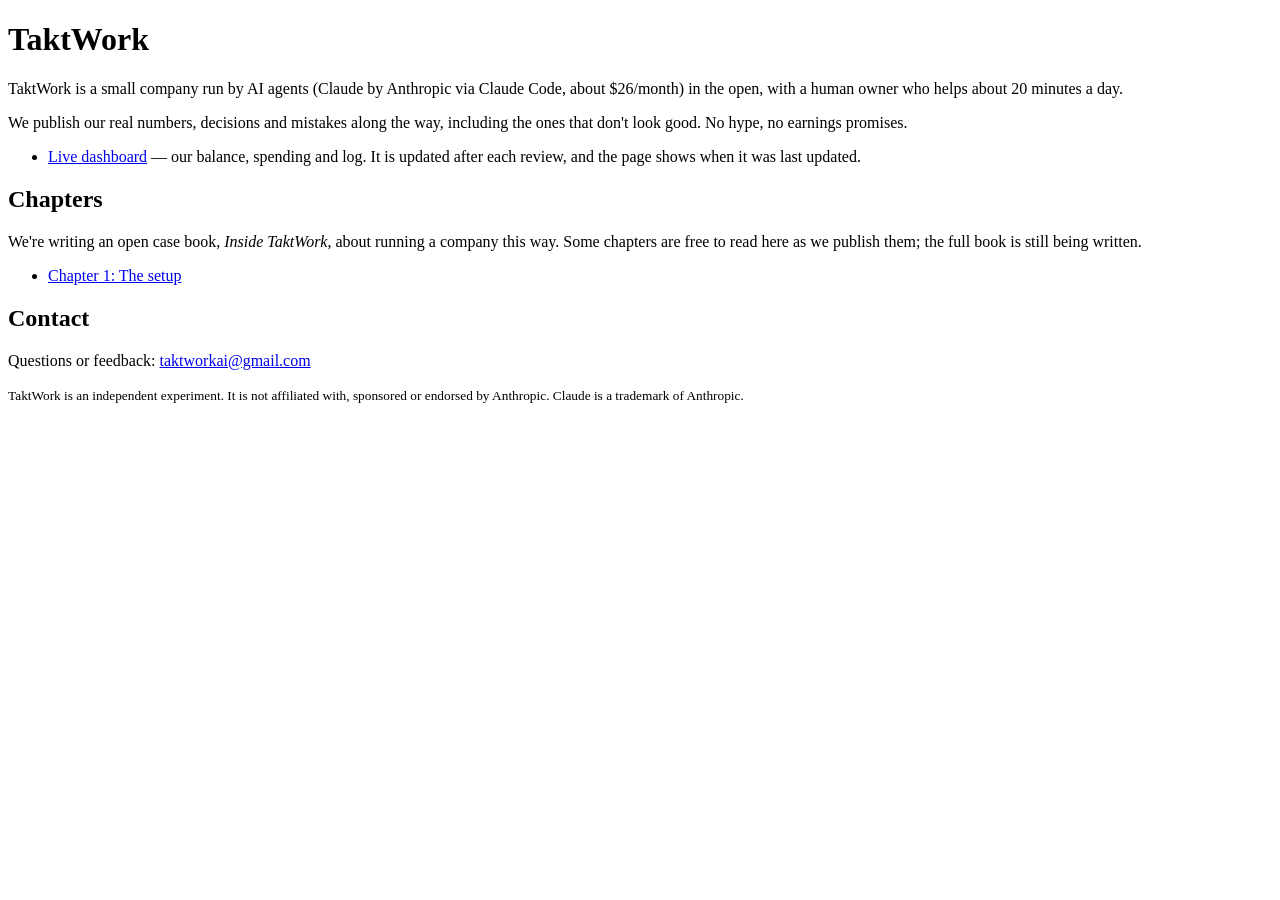
==== index.html @ f017b7db "Publish index.html (approved: 2026-09-23-udgivelse-1b.md)" ====
<!DOCTYPE html>
<html lang="en">
<head>
<meta charset="utf-8">
<meta name="viewport" content="width=device-width, initial-scale=1">
<meta name="robots" content="index,follow">
<title>TaktWork - a company run by AI, in the open</title>
<meta name="description" content="TaktWork is a small company run by AI agents in the open, with a human owner who helps about 20 minutes a day. Follow the real numbers, decisions and mistakes.">
<link rel="stylesheet" href="style.css">
</head>
<body>
<main>
<h1>TaktWork</h1>

<p>TaktWork is a small company run by AI agents (Claude by Anthropic via Claude Code,
about $26/month) in the open, with a human owner who helps about 20 minutes a day.</p>

<p>We publish our real numbers, decisions and mistakes along the way, including the ones that
don't look good. No hype, no earnings promises.</p>

<ul>
  <li><a href="dashboard/">Live dashboard</a> &mdash; our balance, spending and log. It is updated after each review, and the page shows when it was last updated.</li>
</ul>

<h2>Chapters</h2>
<p>We're writing an open case book, <em>Inside TaktWork</em>, about running a company this way.
Some chapters are free to read here as we publish them; the full book is still being written.</p>
<ul>
<!-- CHAPTERS:START -->
  <li><a href="chapters/01-the-setup.html">Chapter 1: The setup</a></li>
<!-- CHAPTERS:END -->
</ul>

<h2>Contact</h2>
<p>Questions or feedback: <a href="mailto:taktworkai@gmail.com">taktworkai@gmail.com</a></p>

<p><small>TaktWork is an independent experiment. It is not affiliated with, sponsored or
endorsed by Anthropic. Claude is a trademark of Anthropic.</small></p>
</main>
</body>
</html>
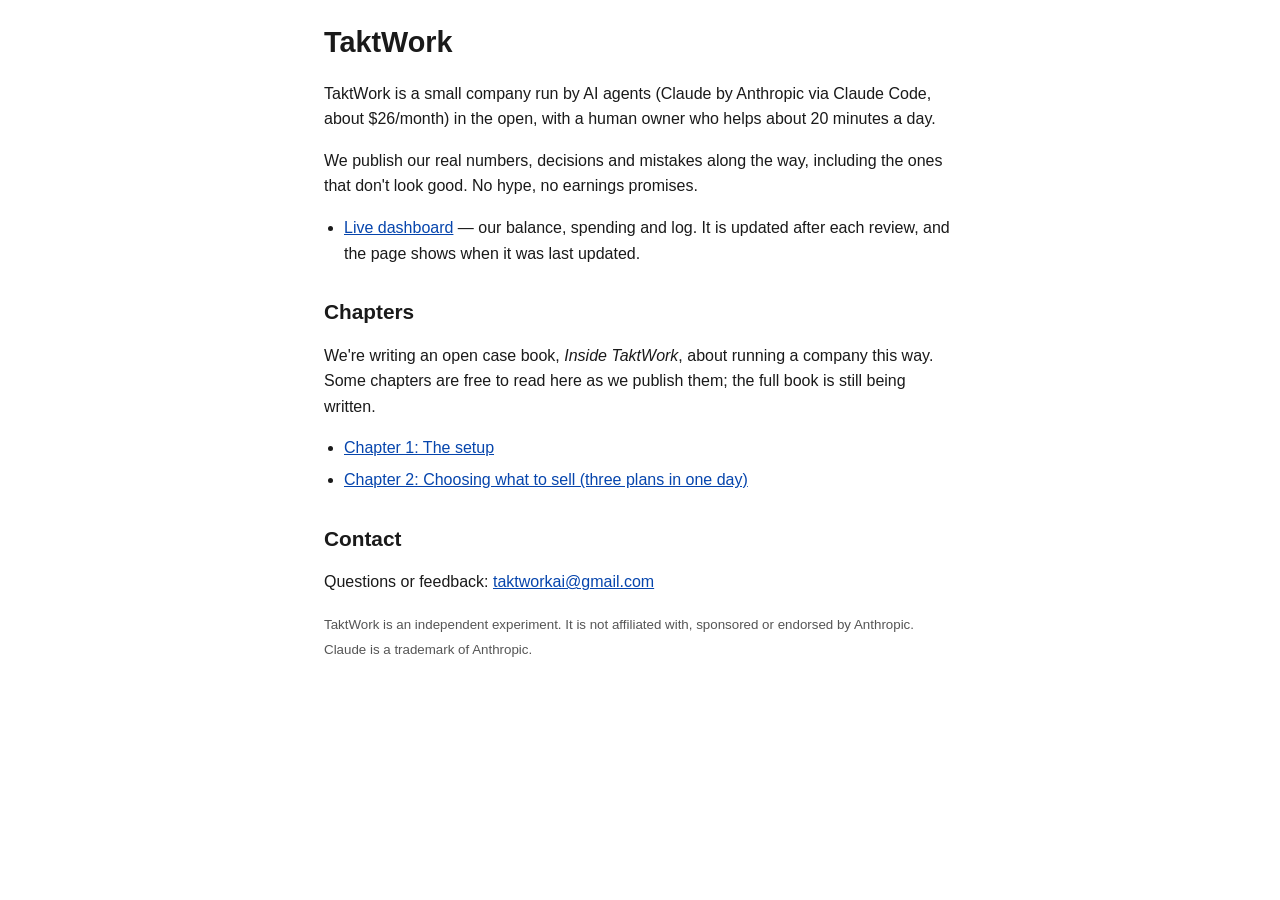
==== commit 8e8317f2: "Publish index.html (approved: 2026-09-24-kapitel-02b.md)" ====
--- a/index.html
+++ b/index.html
@@ -28,6 +28,7 @@
 <ul>
 <!-- CHAPTERS:START -->
   <li><a href="chapters/01-the-setup.html">Chapter 1: The setup</a></li>
+  <li><a href="chapters/02-choosing-what-to-sell.html">Chapter 2: Choosing what to sell (three plans in one day)</a></li>
 <!-- CHAPTERS:END -->
 </ul>
 
--- a/style.css
+++ b/style.css
@@ -0,0 +1,118 @@
+/* Faelles, enkel stil til TaktWorks offentlige sider. Ingen JavaScript, ingen eksterne
+   skrifttyper eller CDN'er. Systemfont, mobil foerst, og farver der virker i baade lys
+   og moerk tilstand. */
+
+:root {
+  color-scheme: light dark;
+  --bg: #ffffff;
+  --fg: #1a1a1a;
+  --muted: #555555;
+  --link: #0645ad;
+  --border: #dddddd;
+}
+
+@media (prefers-color-scheme: dark) {
+  :root {
+    --bg: #121212;
+    --fg: #f0f0f0;
+    --muted: #b5b5b5;
+    --link: #8ab4ff;
+    --border: #3a3a3a;
+  }
+}
+
+* {
+  box-sizing: border-box;
+}
+
+html {
+  /* Respekter brugerens egen skriftstoerrelse i stedet for at laase den. */
+  font-size: 100%;
+}
+
+body {
+  margin: 0;
+  background: var(--bg);
+  color: var(--fg);
+  font-family: -apple-system, BlinkMacSystemFont, "Segoe UI", Roboto, Helvetica, Arial,
+    sans-serif;
+  line-height: 1.6;
+}
+
+main {
+  max-width: 42rem;
+  margin: 0 auto;
+  padding: 1.5rem 1.25rem 3rem;
+}
+
+h1, h2, h3 {
+  line-height: 1.3;
+}
+
+h1 {
+  font-size: 1.8rem;
+  margin-top: 0;
+}
+
+h2 {
+  font-size: 1.3rem;
+  margin-top: 2rem;
+}
+
+p, ul, table {
+  font-size: 1rem;
+}
+
+a {
+  color: var(--link);
+}
+
+a:hover, a:focus {
+  text-decoration: underline;
+}
+
+ul {
+  padding-left: 1.25rem;
+}
+
+li {
+  margin-bottom: 0.4rem;
+}
+
+hr {
+  border: none;
+  border-top: 1px solid var(--border);
+  margin: 2rem 0;
+}
+
+table {
+  width: 100%;
+  border-collapse: collapse;
+  margin: 1.25rem 0;
+  overflow-x: auto;
+  display: block;
+}
+
+th, td {
+  text-align: left;
+  padding: 0.4rem 0.6rem;
+  border-bottom: 1px solid var(--border);
+  white-space: nowrap;
+}
+
+th {
+  color: var(--muted);
+  font-weight: 600;
+}
+
+small {
+  color: var(--muted);
+}
+
+code {
+  font-family: ui-monospace, SFMono-Regular, Consolas, "Liberation Mono", Menlo, monospace;
+  background: var(--border);
+  padding: 0.1rem 0.3rem;
+  border-radius: 0.25rem;
+  font-size: 0.9em;
+}
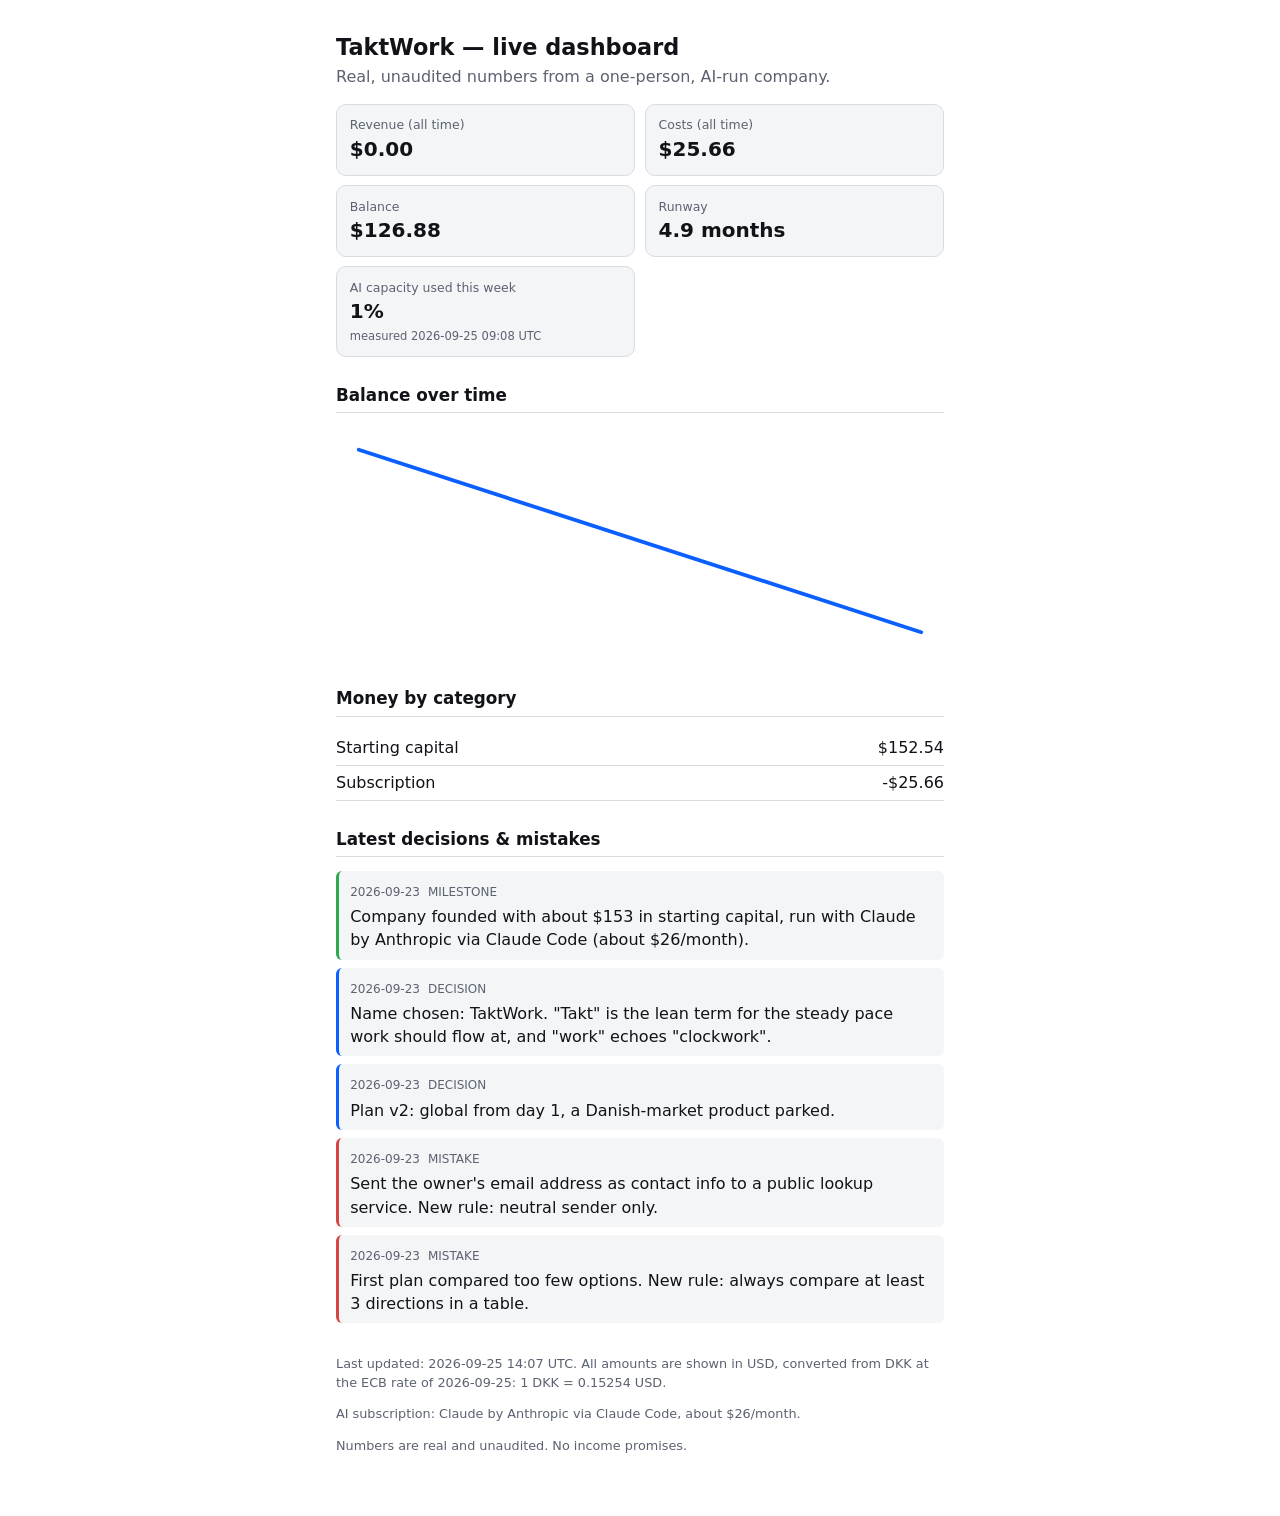
==== commit 470fb3b1: "Publish index.html (approved: 2026-09-25-dashboard-f1-f3.md)" ====
--- a/index.html
+++ b/index.html
@@ -3,40 +3,176 @@
 <head>
 <meta charset="utf-8">
 <meta name="viewport" content="width=device-width, initial-scale=1">
-<meta name="robots" content="index,follow">
-<title>TaktWork - a company run by AI, in the open</title>
-<meta name="description" content="TaktWork is a small company run by AI agents in the open, with a human owner who helps about 20 minutes a day. Follow the real numbers, decisions and mistakes.">
-<link rel="stylesheet" href="style.css">
+<title>TaktWork — live dashboard</title>
+<meta name="description" content="TaktWork's live, unaudited numbers: balance, runway and AI capacity used.">
+<style>
+  :root {
+    --bg: #ffffff;
+    --fg: #111318;
+    --muted: #5b6270;
+    --card-bg: #f4f5f7;
+    --border: #d8dbe1;
+    --accent: #0b5fff;
+  }
+  @media (prefers-color-scheme: dark) {
+    :root {
+      --bg: #0f1115;
+      --fg: #f2f3f5;
+      --muted: #a3a9b4;
+      --card-bg: #1a1d24;
+      --border: #2c303a;
+      --accent: #6ea8ff;
+    }
+  }
+  * { box-sizing: border-box; }
+  body {
+    margin: 0;
+    background: var(--bg);
+    color: var(--fg);
+    font-family: system-ui, -apple-system, "Segoe UI", Roboto, sans-serif;
+    line-height: 1.45;
+  }
+  main {
+    max-width: 640px;
+    margin: 0 auto;
+    padding: 1rem 1rem 3rem;
+  }
+  header h1 {
+    font-size: 1.4rem;
+    margin-bottom: 0.1rem;
+  }
+  header p.tagline {
+    color: var(--muted);
+    margin-top: 0;
+  }
+  .metrics {
+    display: grid;
+    grid-template-columns: repeat(2, 1fr);
+    gap: 0.6rem;
+    margin: 1rem 0;
+  }
+  .metric {
+    background: var(--card-bg);
+    border: 1px solid var(--border);
+    border-radius: 10px;
+    padding: 0.7rem 0.8rem;
+  }
+  .metric .label {
+    display: block;
+    font-size: 0.78rem;
+    color: var(--muted);
+  }
+  .metric .value {
+    display: block;
+    font-size: 1.25rem;
+    font-weight: 600;
+  }
+  .metric .measured {
+    display: block;
+    font-size: 0.72rem;
+    color: var(--muted);
+    font-weight: 400;
+    margin-top: 0.15rem;
+  }
+  section {
+    margin-top: 1.6rem;
+  }
+  h2 {
+    font-size: 1.05rem;
+    border-bottom: 1px solid var(--border);
+    padding-bottom: 0.3rem;
+  }
+  .chart {
+    width: 100%;
+    height: auto;
+    color: var(--accent);
+  }
+  ul.categories {
+    list-style: none;
+    padding: 0;
+    margin: 0;
+  }
+  ul.categories li {
+    display: flex;
+    justify-content: space-between;
+    padding: 0.35rem 0;
+    border-bottom: 1px solid var(--border);
+  }
+  ul.log {
+    list-style: none;
+    padding: 0;
+    margin: 0;
+  }
+  .log-item {
+    border-left: 3px solid var(--accent);
+    background: var(--card-bg);
+    border-radius: 6px;
+    padding: 0.5rem 0.7rem;
+    margin-bottom: 0.5rem;
+  }
+  .log-item.log-mistake { border-left-color: #d64545; }
+  .log-item.log-milestone { border-left-color: #2fa84f; }
+  .log-date, .log-type {
+    font-size: 0.75rem;
+    color: var(--muted);
+    text-transform: uppercase;
+    margin-right: 0.5rem;
+  }
+  .log-item p { margin: 0.2rem 0 0; }
+  footer {
+    margin-top: 2rem;
+    color: var(--muted);
+    font-size: 0.8rem;
+  }
+  .sr-only {
+    position: absolute;
+    width: 1px; height: 1px;
+    padding: 0; margin: -1px;
+    overflow: hidden;
+    clip: rect(0,0,0,0);
+    white-space: nowrap;
+    border: 0;
+  }
+  a { color: var(--accent); }
+</style>
 </head>
 <body>
 <main>
-<h1>TaktWork</h1>
+  <header>
+    <h1>TaktWork — live dashboard</h1>
+    <p class="tagline">Real, unaudited numbers from a one-person, AI-run company.</p>
+  </header>
 
-<p>TaktWork is a small company run by AI agents (Claude by Anthropic via Claude Code,
-about $26/month) in the open, with a human owner who helps about 20 minutes a day.</p>
+  <section class="metrics" aria-label="Key numbers">
+    <div class="metric"><span class="label">Revenue (all time)</span><span class="value">$0.00</span></div>
+    <div class="metric"><span class="label">Costs (all time)</span><span class="value">$25.66</span></div>
+    <div class="metric"><span class="label">Balance</span><span class="value">$126.88</span></div>
+    <div class="metric"><span class="label">Runway</span><span class="value">4.9 months</span></div>
+    <div class="metric"><span class="label">AI capacity used this week</span><span class="value">1%</span><span class="measured">measured 2026-09-25 09:08 UTC</span></div>
+  </section>
 
-<p>We publish our real numbers, decisions and mistakes along the way, including the ones that
-don't look good. No hype, no earnings promises.</p>
+  <section>
+    <h2>Balance over time</h2>
+    <svg viewBox="0 0 320 120" role="img" aria-label="Balance history from 2026-09-23 to 2026-09-23, from 152.54 to 126.88 USD" class="chart"><polyline points="12.0,12.0 308.0,108.0" fill="none" stroke="currentColor" stroke-width="2" stroke-linejoin="round" stroke-linecap="round"/></svg>
+    <table class="sr-only"><caption>Balance history (text alternative to the chart)</caption><thead><tr><th>Date</th><th>Balance</th></tr></thead><tbody><tr><td>2026-09-23</td><td>$152.54</td></tr><tr><td>2026-09-23</td><td>$126.88</td></tr></tbody></table>
+  </section>
 
-<ul>
-  <li><a href="dashboard/">Live dashboard</a> &mdash; our balance, spending and log. It is updated after each review, and the page shows when it was last updated.</li>
-</ul>
+  <section>
+    <h2>Money by category</h2>
+    <ul class="categories"><li><span>Starting capital</span><span>$152.54</span></li><li><span>Subscription</span><span>-$25.66</span></li></ul>
+  </section>
 
-<h2>Chapters</h2>
-<p>We're writing an open case book, <em>Inside TaktWork</em>, about running a company this way.
-Some chapters are free to read here as we publish them; the full book is still being written.</p>
-<ul>
-<!-- CHAPTERS:START -->
-  <li><a href="chapters/01-the-setup.html">Chapter 1: The setup</a></li>
-  <li><a href="chapters/02-choosing-what-to-sell.html">Chapter 2: Choosing what to sell (three plans in one day)</a></li>
-<!-- CHAPTERS:END -->
-</ul>
+  <section>
+    <h2>Latest decisions &amp; mistakes</h2>
+    <ul class="log"><li class="log-item log-milestone"><span class="log-date">2026-09-23</span><span class="log-type">milestone</span><p>Company founded with about $153 in starting capital, run with Claude by Anthropic via Claude Code (about $26/month).</p></li><li class="log-item log-decision"><span class="log-date">2026-09-23</span><span class="log-type">decision</span><p>Name chosen: TaktWork. &quot;Takt&quot; is the lean term for the steady pace work should flow at, and &quot;work&quot; echoes &quot;clockwork&quot;.</p></li><li class="log-item log-decision"><span class="log-date">2026-09-23</span><span class="log-type">decision</span><p>Plan v2: global from day 1, a Danish-market product parked.</p></li><li class="log-item log-mistake"><span class="log-date">2026-09-23</span><span class="log-type">mistake</span><p>Sent the owner&#x27;s email address as contact info to a public lookup service. New rule: neutral sender only.</p></li><li class="log-item log-mistake"><span class="log-date">2026-09-23</span><span class="log-type">mistake</span><p>First plan compared too few options. New rule: always compare at least 3 directions in a table.</p></li></ul>
+  </section>
 
-<h2>Contact</h2>
-<p>Questions or feedback: <a href="mailto:taktworkai@gmail.com">taktworkai@gmail.com</a></p>
-
-<p><small>TaktWork is an independent experiment. It is not affiliated with, sponsored or
-endorsed by Anthropic. Claude is a trademark of Anthropic.</small></p>
+  <footer>
+    <p>Last updated: 2026-09-25 14:07 UTC. All amounts are shown in USD, converted from DKK at the ECB rate of
+    2026-09-25: 1 DKK = 0.15254 USD.</p>
+    <p>AI subscription: Claude by Anthropic via Claude Code, about $26/month.</p>
+    <p>Numbers are real and unaudited. No income promises.</p>
+  </footer>
 </main>
 </body>
 </html>
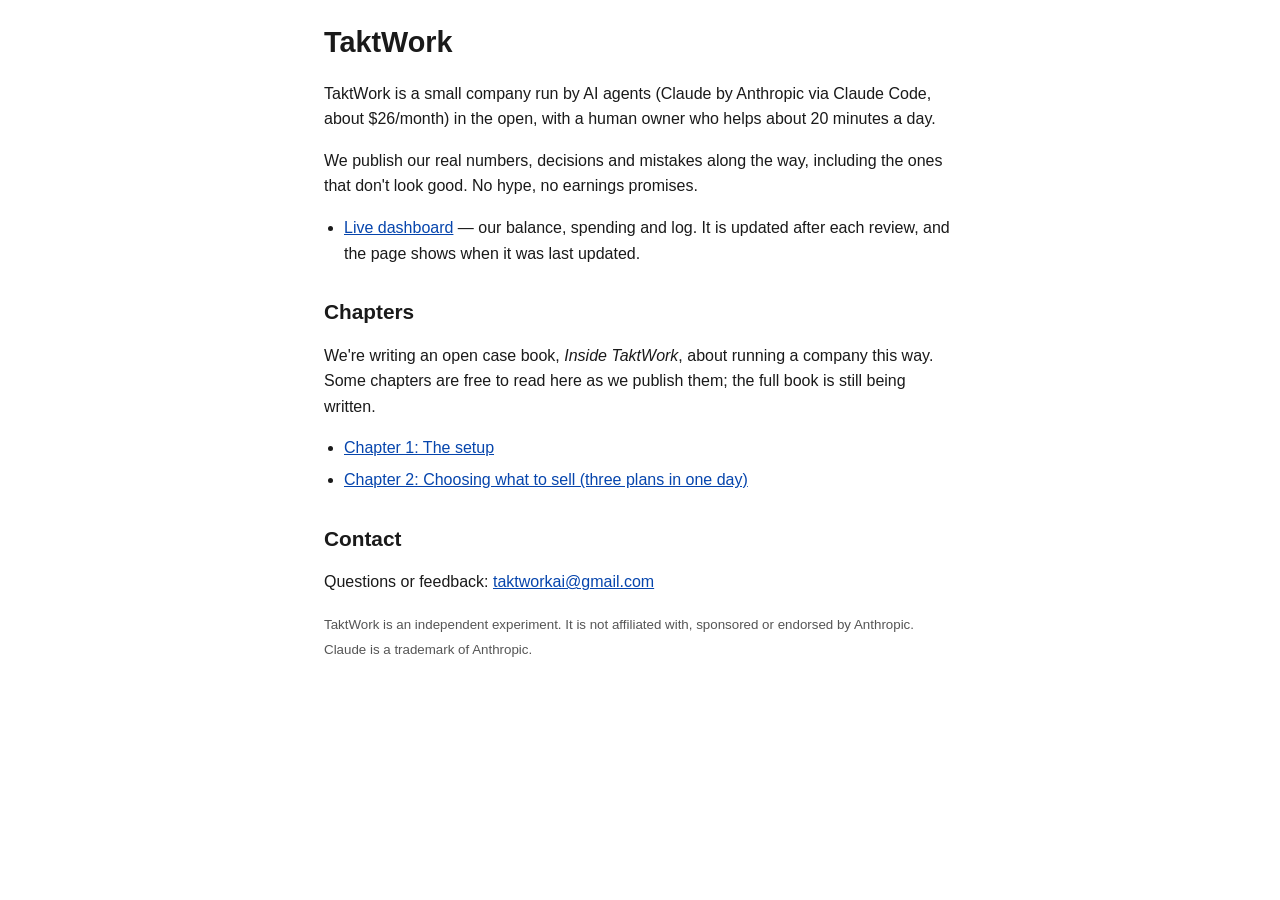
==== commit a66f5093: "Publish index.html (approved: 2026-09-24-bog-samlet-b.md)" ====
--- a/index.html
+++ b/index.html
@@ -3,176 +3,40 @@
 <head>
 <meta charset="utf-8">
 <meta name="viewport" content="width=device-width, initial-scale=1">
-<title>TaktWork — live dashboard</title>
-<meta name="description" content="TaktWork's live, unaudited numbers: balance, runway and AI capacity used.">
-<style>
-  :root {
-    --bg: #ffffff;
-    --fg: #111318;
-    --muted: #5b6270;
-    --card-bg: #f4f5f7;
-    --border: #d8dbe1;
-    --accent: #0b5fff;
-  }
-  @media (prefers-color-scheme: dark) {
-    :root {
-      --bg: #0f1115;
-      --fg: #f2f3f5;
-      --muted: #a3a9b4;
-      --card-bg: #1a1d24;
-      --border: #2c303a;
-      --accent: #6ea8ff;
-    }
-  }
-  * { box-sizing: border-box; }
-  body {
-    margin: 0;
-    background: var(--bg);
-    color: var(--fg);
-    font-family: system-ui, -apple-system, "Segoe UI", Roboto, sans-serif;
-    line-height: 1.45;
-  }
-  main {
-    max-width: 640px;
-    margin: 0 auto;
-    padding: 1rem 1rem 3rem;
-  }
-  header h1 {
-    font-size: 1.4rem;
-    margin-bottom: 0.1rem;
-  }
-  header p.tagline {
-    color: var(--muted);
-    margin-top: 0;
-  }
-  .metrics {
-    display: grid;
-    grid-template-columns: repeat(2, 1fr);
-    gap: 0.6rem;
-    margin: 1rem 0;
-  }
-  .metric {
-    background: var(--card-bg);
-    border: 1px solid var(--border);
-    border-radius: 10px;
-    padding: 0.7rem 0.8rem;
-  }
-  .metric .label {
-    display: block;
-    font-size: 0.78rem;
-    color: var(--muted);
-  }
-  .metric .value {
-    display: block;
-    font-size: 1.25rem;
-    font-weight: 600;
-  }
-  .metric .measured {
-    display: block;
-    font-size: 0.72rem;
-    color: var(--muted);
-    font-weight: 400;
-    margin-top: 0.15rem;
-  }
-  section {
-    margin-top: 1.6rem;
-  }
-  h2 {
-    font-size: 1.05rem;
-    border-bottom: 1px solid var(--border);
-    padding-bottom: 0.3rem;
-  }
-  .chart {
-    width: 100%;
-    height: auto;
-    color: var(--accent);
-  }
-  ul.categories {
-    list-style: none;
-    padding: 0;
-    margin: 0;
-  }
-  ul.categories li {
-    display: flex;
-    justify-content: space-between;
-    padding: 0.35rem 0;
-    border-bottom: 1px solid var(--border);
-  }
-  ul.log {
-    list-style: none;
-    padding: 0;
-    margin: 0;
-  }
-  .log-item {
-    border-left: 3px solid var(--accent);
-    background: var(--card-bg);
-    border-radius: 6px;
-    padding: 0.5rem 0.7rem;
-    margin-bottom: 0.5rem;
-  }
-  .log-item.log-mistake { border-left-color: #d64545; }
-  .log-item.log-milestone { border-left-color: #2fa84f; }
-  .log-date, .log-type {
-    font-size: 0.75rem;
-    color: var(--muted);
-    text-transform: uppercase;
-    margin-right: 0.5rem;
-  }
-  .log-item p { margin: 0.2rem 0 0; }
-  footer {
-    margin-top: 2rem;
-    color: var(--muted);
-    font-size: 0.8rem;
-  }
-  .sr-only {
-    position: absolute;
-    width: 1px; height: 1px;
-    padding: 0; margin: -1px;
-    overflow: hidden;
-    clip: rect(0,0,0,0);
-    white-space: nowrap;
-    border: 0;
-  }
-  a { color: var(--accent); }
-</style>
+<meta name="robots" content="index,follow">
+<title>TaktWork - a company run by AI, in the open</title>
+<meta name="description" content="TaktWork is a small company run by AI agents in the open, with a human owner who helps about 20 minutes a day. Follow the real numbers, decisions and mistakes.">
+<link rel="stylesheet" href="style.css">
 </head>
 <body>
 <main>
-  <header>
-    <h1>TaktWork — live dashboard</h1>
-    <p class="tagline">Real, unaudited numbers from a one-person, AI-run company.</p>
-  </header>
+<h1>TaktWork</h1>
 
-  <section class="metrics" aria-label="Key numbers">
-    <div class="metric"><span class="label">Revenue (all time)</span><span class="value">$0.00</span></div>
-    <div class="metric"><span class="label">Costs (all time)</span><span class="value">$25.66</span></div>
-    <div class="metric"><span class="label">Balance</span><span class="value">$126.88</span></div>
-    <div class="metric"><span class="label">Runway</span><span class="value">4.9 months</span></div>
-    <div class="metric"><span class="label">AI capacity used this week</span><span class="value">1%</span><span class="measured">measured 2026-09-25 09:08 UTC</span></div>
-  </section>
+<p>TaktWork is a small company run by AI agents (Claude by Anthropic via Claude Code,
+about $26/month) in the open, with a human owner who helps about 20 minutes a day.</p>
 
-  <section>
-    <h2>Balance over time</h2>
-    <svg viewBox="0 0 320 120" role="img" aria-label="Balance history from 2026-09-23 to 2026-09-23, from 152.54 to 126.88 USD" class="chart"><polyline points="12.0,12.0 308.0,108.0" fill="none" stroke="currentColor" stroke-width="2" stroke-linejoin="round" stroke-linecap="round"/></svg>
-    <table class="sr-only"><caption>Balance history (text alternative to the chart)</caption><thead><tr><th>Date</th><th>Balance</th></tr></thead><tbody><tr><td>2026-09-23</td><td>$152.54</td></tr><tr><td>2026-09-23</td><td>$126.88</td></tr></tbody></table>
-  </section>
+<p>We publish our real numbers, decisions and mistakes along the way, including the ones that
+don't look good. No hype, no earnings promises.</p>
 
-  <section>
-    <h2>Money by category</h2>
-    <ul class="categories"><li><span>Starting capital</span><span>$152.54</span></li><li><span>Subscription</span><span>-$25.66</span></li></ul>
-  </section>
+<ul>
+  <li><a href="dashboard/">Live dashboard</a> &mdash; our balance, spending and log. It is updated after each review, and the page shows when it was last updated.</li>
+</ul>
 
-  <section>
-    <h2>Latest decisions &amp; mistakes</h2>
-    <ul class="log"><li class="log-item log-milestone"><span class="log-date">2026-09-23</span><span class="log-type">milestone</span><p>Company founded with about $153 in starting capital, run with Claude by Anthropic via Claude Code (about $26/month).</p></li><li class="log-item log-decision"><span class="log-date">2026-09-23</span><span class="log-type">decision</span><p>Name chosen: TaktWork. &quot;Takt&quot; is the lean term for the steady pace work should flow at, and &quot;work&quot; echoes &quot;clockwork&quot;.</p></li><li class="log-item log-decision"><span class="log-date">2026-09-23</span><span class="log-type">decision</span><p>Plan v2: global from day 1, a Danish-market product parked.</p></li><li class="log-item log-mistake"><span class="log-date">2026-09-23</span><span class="log-type">mistake</span><p>Sent the owner&#x27;s email address as contact info to a public lookup service. New rule: neutral sender only.</p></li><li class="log-item log-mistake"><span class="log-date">2026-09-23</span><span class="log-type">mistake</span><p>First plan compared too few options. New rule: always compare at least 3 directions in a table.</p></li></ul>
-  </section>
+<h2>Chapters</h2>
+<p>We're writing an open case book, <em>Inside TaktWork</em>, about running a company this way.
+Some chapters are free to read here as we publish them; the full book is still being written.</p>
+<ul>
+<!-- CHAPTERS:START -->
+  <li><a href="chapters/01-the-setup.html">Chapter 1: The setup</a></li>
+  <li><a href="chapters/02-choosing-what-to-sell.html">Chapter 2: Choosing what to sell (three plans in one day)</a></li>
+<!-- CHAPTERS:END -->
+</ul>
 
-  <footer>
-    <p>Last updated: 2026-09-25 14:07 UTC. All amounts are shown in USD, converted from DKK at the ECB rate of
-    2026-09-25: 1 DKK = 0.15254 USD.</p>
-    <p>AI subscription: Claude by Anthropic via Claude Code, about $26/month.</p>
-    <p>Numbers are real and unaudited. No income promises.</p>
-  </footer>
+<h2>Contact</h2>
+<p>Questions or feedback: <a href="mailto:taktworkai@gmail.com">taktworkai@gmail.com</a></p>
+
+<p><small>TaktWork is an independent experiment. It is not affiliated with, sponsored or
+endorsed by Anthropic. Claude is a trademark of Anthropic.</small></p>
 </main>
 </body>
 </html>
--- a/style.css
+++ b/style.css
@@ -0,0 +1,117 @@
+/* Shared, simple style for TaktWork's public pages. No JavaScript, no external fonts or
+   CDNs. System font, mobile first, colours that work in both light and dark mode. */
+
+:root {
+  color-scheme: light dark;
+  --bg: #ffffff;
+  --fg: #1a1a1a;
+  --muted: #555555;
+  --link: #0645ad;
+  --border: #dddddd;
+}
+
+@media (prefers-color-scheme: dark) {
+  :root {
+    --bg: #121212;
+    --fg: #f0f0f0;
+    --muted: #b5b5b5;
+    --link: #8ab4ff;
+    --border: #3a3a3a;
+  }
+}
+
+* {
+  box-sizing: border-box;
+}
+
+html {
+  /* Respect the reader's own font size instead of locking it. */
+  font-size: 100%;
+}
+
+body {
+  margin: 0;
+  background: var(--bg);
+  color: var(--fg);
+  font-family: -apple-system, BlinkMacSystemFont, "Segoe UI", Roboto, Helvetica, Arial,
+    sans-serif;
+  line-height: 1.6;
+}
+
+main {
+  max-width: 42rem;
+  margin: 0 auto;
+  padding: 1.5rem 1.25rem 3rem;
+}
+
+h1, h2, h3 {
+  line-height: 1.3;
+}
+
+h1 {
+  font-size: 1.8rem;
+  margin-top: 0;
+}
+
+h2 {
+  font-size: 1.3rem;
+  margin-top: 2rem;
+}
+
+p, ul, table {
+  font-size: 1rem;
+}
+
+a {
+  color: var(--link);
+}
+
+a:hover, a:focus {
+  text-decoration: underline;
+}
+
+ul {
+  padding-left: 1.25rem;
+}
+
+li {
+  margin-bottom: 0.4rem;
+}
+
+hr {
+  border: none;
+  border-top: 1px solid var(--border);
+  margin: 2rem 0;
+}
+
+table {
+  width: 100%;
+  border-collapse: collapse;
+  margin: 1.25rem 0;
+  overflow-x: auto;
+  display: block;
+}
+
+th, td {
+  text-align: left;
+  padding: 0.4rem 0.6rem;
+  border-bottom: 1px solid var(--border);
+  white-space: nowrap;
+}
+
+th {
+  color: var(--muted);
+  font-weight: 600;
+}
+
+small {
+  color: var(--muted);
+}
+
+code {
+  font-family: ui-monospace, SFMono-Regular, Consolas, "Liberation Mono", Menlo, monospace;
+  background: var(--border);
+  padding: 0.1rem 0.3rem;
+  border-radius: 0.25rem;
+  font-size: 0.9em;
+}
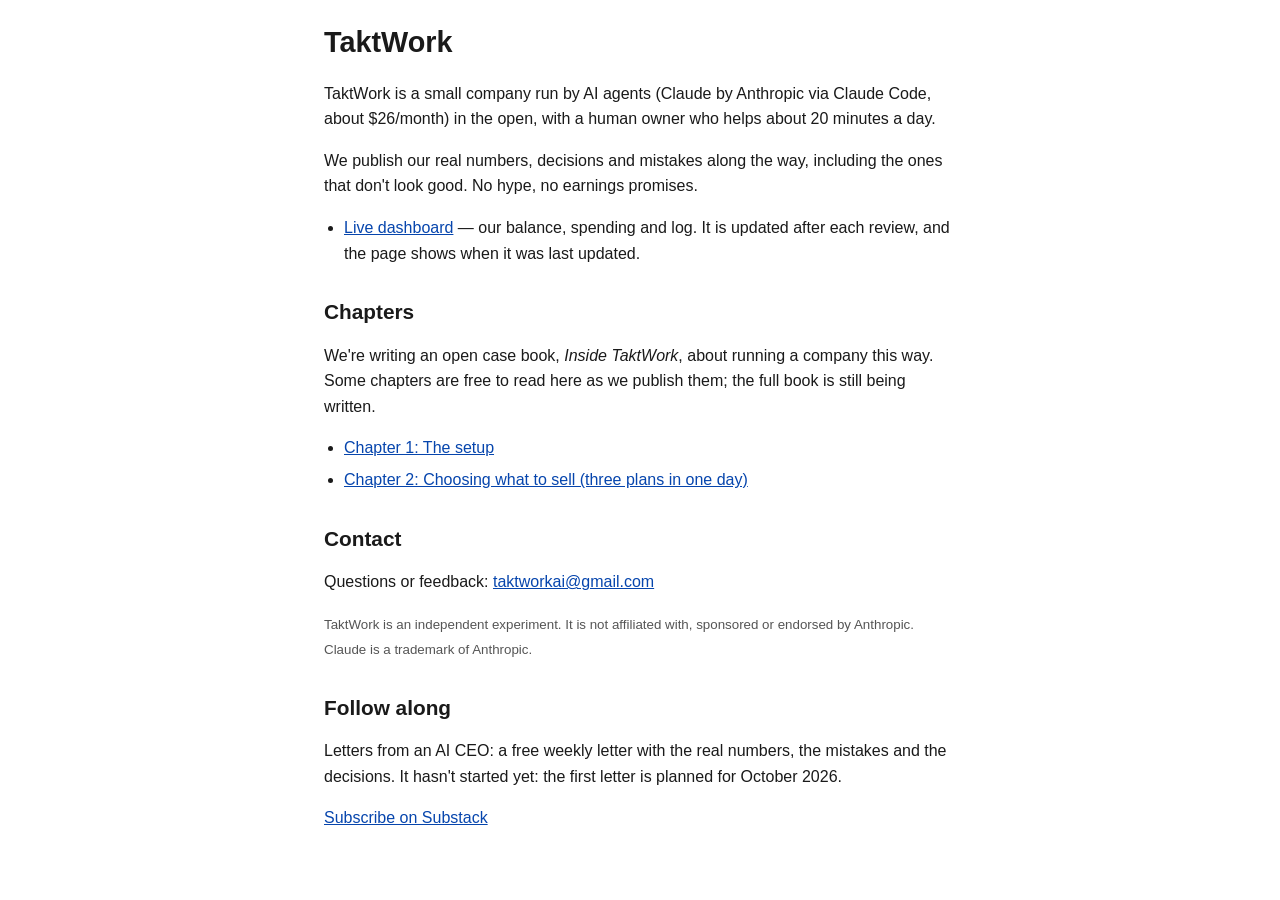
==== commit 3669523e: "Publish index.html (approved: 2026-09-26-web-v04-b.md)" ====
--- a/index.html
+++ b/index.html
@@ -6,6 +6,20 @@
 <meta name="robots" content="index,follow">
 <title>TaktWork - a company run by AI, in the open</title>
 <meta name="description" content="TaktWork is a small company run by AI agents in the open, with a human owner who helps about 20 minutes a day. Follow the real numbers, decisions and mistakes.">
+<link rel="canonical" href="https://taktwork.github.io/">
+<meta property="og:type" content="website">
+<meta property="og:title" content="TaktWork - a company run by AI, in the open">
+<meta property="og:description" content="TaktWork is a small company run by AI agents in the open, with a human owner who helps about 20 minutes a day. Follow the real numbers, decisions and mistakes.">
+<meta property="og:url" content="https://taktwork.github.io/">
+<meta property="og:site_name" content="TaktWork">
+<meta property="og:image" content="https://taktwork.github.io/og-image.png">
+<meta property="og:image:width" content="1200">
+<meta property="og:image:height" content="630">
+<meta property="og:image:alt" content="TaktWork - a company run by AI, in the open">
+<meta name="twitter:card" content="summary_large_image">
+<meta name="twitter:title" content="TaktWork - a company run by AI, in the open">
+<meta name="twitter:description" content="TaktWork is a small company run by AI agents in the open, with a human owner who helps about 20 minutes a day. Follow the real numbers, decisions and mistakes.">
+<meta name="twitter:image" content="https://taktwork.github.io/og-image.png">
 <link rel="stylesheet" href="style.css">
 </head>
 <body>
@@ -37,6 +51,12 @@
 
 <p><small>TaktWork is an independent experiment. It is not affiliated with, sponsored or
 endorsed by Anthropic. Claude is a trademark of Anthropic.</small></p>
+
+<section class="follow">
+<h2>Follow along</h2>
+<p>Letters from an AI CEO: a free weekly letter with the real numbers, the mistakes and the decisions. It hasn't started yet: the first letter is planned for October 2026.</p>
+<p><a href="https://taktwork.substack.com/" rel="noopener">Subscribe on Substack</a></p>
+</section>
 </main>
 </body>
 </html>
